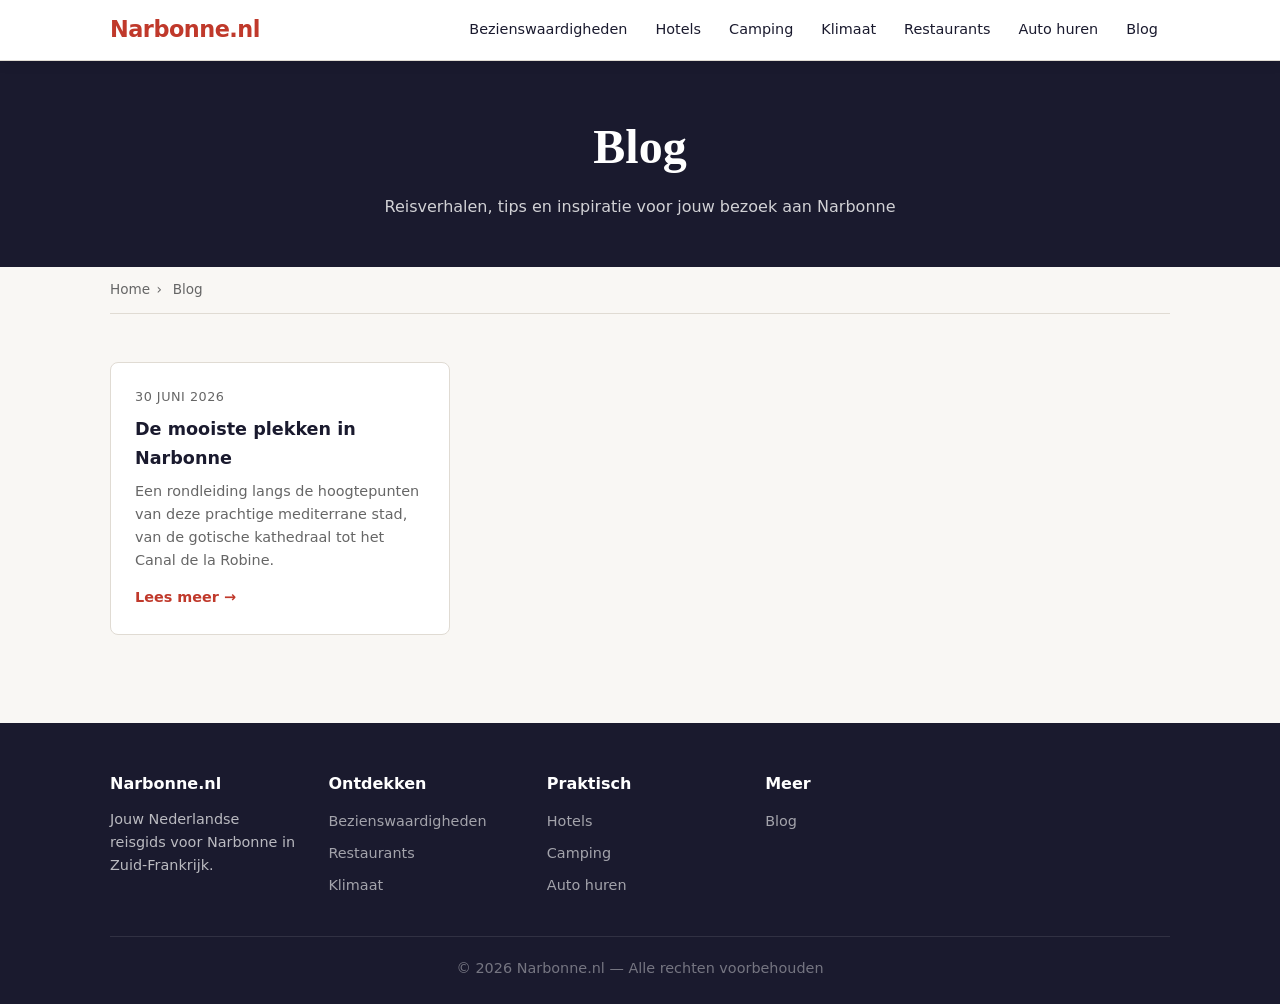
==== blog/index.html @ a46ca751 "Initiële commit: narbonne.nl informatieve website" ====
<!DOCTYPE html>
<html lang="nl">
<head>
  <meta charset="UTF-8" />
  <meta name="viewport" content="width=device-width, initial-scale=1.0" />
  <title>Blog over Narbonne - Reisverhalen &amp; Tips | Narbonne.nl</title>
  <meta name="description" content="Lees onze blogposts over Narbonne: reisverhalen, tips, bezienswaardigheden en meer. Alles wat je moet weten voor een geslaagde vakantie in Narbonne." />
  <link rel="canonical" href="https://www.narbonne.nl/blog/" />
  <link rel="stylesheet" href="../css/style.css" />
</head>
<body>

  <header class="site-header">
    <div class="container">
      <a href="../index.html" class="logo">Narbonne.nl</a>
      <button class="nav-toggle" aria-label="Menu openen">&#9776;</button>
      <nav class="site-nav">
        <a href="../bezienswaardigheden.html">Bezienswaardigheden</a>
        <a href="../hotels.html">Hotels</a>
        <a href="../camping.html">Camping</a>
        <a href="../klimaat.html">Klimaat</a>
        <a href="../restaurants.html">Restaurants</a>
        <a href="../auto-huren.html">Auto huren</a>
        <a href="../blog/">Blog</a>
      </nav>
    </div>
  </header>

  <div class="page-hero">
    <h1>Blog</h1>
    <p>Reisverhalen, tips en inspiratie voor jouw bezoek aan Narbonne</p>
  </div>

  <main class="container">
    <nav class="breadcrumb">
      <a href="../index.html">Home</a><span>›</span> Blog
    </nav>

    <section>
      <div class="blog-grid">
        <article class="blog-card">
          <div class="blog-meta">30 juni 2026</div>
          <h3><a href="de-mooiste-plekken-in-narbonne.html">De mooiste plekken in Narbonne</a></h3>
          <p>Een rondleiding langs de hoogtepunten van deze prachtige mediterrane stad, van de gotische kathedraal tot het Canal de la Robine.</p>
          <a href="de-mooiste-plekken-in-narbonne.html" class="lees-meer">Lees meer →</a>
        </article>
      </div>
    </section>
  </main>

  <footer class="site-footer">
    <div class="container">
      <div class="footer-grid">
        <div><h4>Narbonne.nl</h4><p>Jouw Nederlandse reisgids voor Narbonne in Zuid-Frankrijk.</p></div>
        <div><h4>Ontdekken</h4><ul><li><a href="../bezienswaardigheden.html">Bezienswaardigheden</a></li><li><a href="../restaurants.html">Restaurants</a></li><li><a href="../klimaat.html">Klimaat</a></li></ul></div>
        <div><h4>Praktisch</h4><ul><li><a href="../hotels.html">Hotels</a></li><li><a href="../camping.html">Camping</a></li><li><a href="../auto-huren.html">Auto huren</a></li></ul></div>
        <div><h4>Meer</h4><ul><li><a href="../blog/">Blog</a></li></ul></div>
      </div>
      <p class="footer-copy">&copy; 2026 Narbonne.nl &mdash; Alle rechten voorbehouden</p>
    </div>
  </footer>

  <script src="../js/main.js"></script>
</body>
</html>
---- css/style.css ----
/* === Reset & Base === */
*, *::before, *::after { box-sizing: border-box; margin: 0; padding: 0; }

:root {
  --clr-primary:    #c0392b;
  --clr-primary-dk: #962d22;
  --clr-accent:     #e8a838;
  --clr-dark:       #1a1a2e;
  --clr-text:       #333;
  --clr-muted:      #666;
  --clr-bg:         #f9f7f4;
  --clr-white:      #fff;
  --clr-border:     #e0dbd3;
  --font-body:      'Georgia', serif;
  --font-ui:        system-ui, -apple-system, sans-serif;
  --radius:         8px;
  --shadow:         0 2px 12px rgba(0,0,0,.1);
  --max-w:          1100px;
}

html { scroll-behavior: smooth; }

body {
  font-family: var(--font-ui);
  color: var(--clr-text);
  background: var(--clr-bg);
  line-height: 1.6;
}

a { color: var(--clr-primary); text-decoration: none; }
a:hover { text-decoration: underline; }

ul { list-style: none; }

img { max-width: 100%; display: block; }

/* === Layout === */
.container {
  max-width: var(--max-w);
  margin: 0 auto;
  padding: 0 1.25rem;
}

/* === Header === */
.site-header {
  background: var(--clr-white);
  border-bottom: 1px solid var(--clr-border);
  position: sticky;
  top: 0;
  z-index: 100;
  box-shadow: var(--shadow);
}

.site-header .container {
  display: flex;
  align-items: center;
  justify-content: space-between;
  padding-top: .75rem;
  padding-bottom: .75rem;
  gap: 1rem;
}

.logo {
  font-size: 1.4rem;
  font-weight: 700;
  color: var(--clr-primary);
  text-decoration: none;
  letter-spacing: -.5px;
  white-space: nowrap;
}

.site-nav {
  display: flex;
  gap: .25rem;
  flex-wrap: wrap;
}

.site-nav a {
  color: var(--clr-dark);
  padding: .4rem .75rem;
  border-radius: var(--radius);
  font-size: .9rem;
  font-weight: 500;
  transition: background .15s, color .15s;
}

.site-nav a:hover,
.site-nav a.active {
  background: var(--clr-primary);
  color: var(--clr-white);
  text-decoration: none;
}

.nav-toggle {
  display: none;
  background: none;
  border: none;
  font-size: 1.5rem;
  cursor: pointer;
  color: var(--clr-dark);
}

/* === Hero === */
.hero {
  background: linear-gradient(135deg, var(--clr-primary) 0%, #8b1a10 60%, var(--clr-dark) 100%);
  color: var(--clr-white);
  text-align: center;
  padding: 5rem 1.25rem;
  position: relative;
  overflow: hidden;
}

.hero::after {
  content: '';
  position: absolute;
  inset: 0;
  background: url('../img/narbonne-hero.jpg') center/cover no-repeat;
  opacity: .25;
  z-index: 0;
}

.hero-content {
  position: relative;
  z-index: 1;
}

.hero h1 {
  font-size: clamp(2.5rem, 6vw, 4.5rem);
  font-family: var(--font-body);
  letter-spacing: -1px;
  margin-bottom: .5rem;
}

.hero-sub {
  font-size: 1.2rem;
  opacity: .9;
  margin-bottom: 1.75rem;
}

/* === Buttons === */
.btn {
  display: inline-block;
  background: var(--clr-accent);
  color: var(--clr-dark);
  font-weight: 700;
  padding: .75rem 1.75rem;
  border-radius: var(--radius);
  transition: background .15s, transform .1s;
  text-decoration: none;
}

.btn:hover {
  background: #d4952e;
  transform: translateY(-1px);
  text-decoration: none;
}

.btn-outline {
  background: transparent;
  border: 2px solid var(--clr-primary);
  color: var(--clr-primary);
  font-weight: 600;
  padding: .65rem 1.5rem;
  border-radius: var(--radius);
  display: inline-block;
  transition: background .15s, color .15s;
  text-decoration: none;
  margin-top: 1.5rem;
}

.btn-outline:hover {
  background: var(--clr-primary);
  color: var(--clr-white);
  text-decoration: none;
}

/* === Sections === */
main section {
  padding: 3rem 0;
  border-bottom: 1px solid var(--clr-border);
}

main section:last-child { border-bottom: none; }

section h2 {
  font-size: 1.8rem;
  color: var(--clr-dark);
  margin-bottom: 1.25rem;
  font-family: var(--font-body);
}

.intro p {
  max-width: 760px;
  font-size: 1.05rem;
  color: var(--clr-muted);
  line-height: 1.8;
}

/* === Card grid === */
.card-grid {
  display: grid;
  grid-template-columns: repeat(auto-fill, minmax(280px, 1fr));
  gap: 1.25rem;
}

.card {
  background: var(--clr-white);
  border: 1px solid var(--clr-border);
  border-radius: var(--radius);
  padding: 1.5rem;
  transition: box-shadow .2s, transform .2s;
  text-decoration: none;
  color: var(--clr-text);
  display: block;
}

.card:hover {
  box-shadow: var(--shadow);
  transform: translateY(-3px);
  text-decoration: none;
}

.card-icon {
  font-size: 2rem;
  margin-bottom: .75rem;
}

.card h3 {
  font-size: 1.1rem;
  color: var(--clr-dark);
  margin-bottom: .5rem;
}

.card p {
  font-size: .9rem;
  color: var(--clr-muted);
  line-height: 1.5;
}

/* === Facts === */
.facts-grid {
  display: grid;
  grid-template-columns: repeat(auto-fill, minmax(180px, 1fr));
  gap: 1rem;
}

.fact {
  background: var(--clr-white);
  border-left: 4px solid var(--clr-primary);
  padding: 1.25rem 1rem;
  border-radius: 0 var(--radius) var(--radius) 0;
  display: flex;
  flex-direction: column;
  gap: .25rem;
}

.fact-number {
  font-size: 1.8rem;
  font-weight: 700;
  color: var(--clr-primary);
  line-height: 1;
}

.fact-label {
  font-size: .85rem;
  color: var(--clr-muted);
  text-transform: uppercase;
  letter-spacing: .5px;
}

/* === Blog grid === */
.blog-grid {
  display: grid;
  grid-template-columns: repeat(auto-fill, minmax(300px, 1fr));
  gap: 1.25rem;
  margin-bottom: .5rem;
}

.blog-card {
  background: var(--clr-white);
  border: 1px solid var(--clr-border);
  border-radius: var(--radius);
  padding: 1.5rem;
}

.blog-meta {
  font-size: .8rem;
  color: var(--clr-muted);
  margin-bottom: .5rem;
  text-transform: uppercase;
  letter-spacing: .5px;
}

.blog-card h3 {
  font-size: 1.1rem;
  margin-bottom: .5rem;
}

.blog-card h3 a { color: var(--clr-dark); }
.blog-card h3 a:hover { color: var(--clr-primary); }

.blog-card p {
  font-size: .9rem;
  color: var(--clr-muted);
  margin-bottom: .75rem;
}

.lees-meer {
  font-size: .9rem;
  font-weight: 600;
  color: var(--clr-primary);
}

/* === Page hero (subpages) === */
.page-hero {
  background: var(--clr-dark);
  color: var(--clr-white);
  padding: 3rem 1.25rem;
  text-align: center;
}

.page-hero h1 {
  font-size: clamp(1.8rem, 4vw, 3rem);
  font-family: var(--font-body);
  margin-bottom: .5rem;
}

.page-hero p {
  opacity: .8;
  max-width: 600px;
  margin: 0 auto;
}

/* === Breadcrumb === */
.breadcrumb {
  font-size: .85rem;
  color: var(--clr-muted);
  padding: .75rem 0;
  border-bottom: 1px solid var(--clr-border);
}

.breadcrumb a { color: var(--clr-muted); }
.breadcrumb span { margin: 0 .4rem; }

/* === Content prose === */
.prose {
  max-width: 760px;
}

.prose h2 { font-size: 1.5rem; margin: 2rem 0 .75rem; }
.prose h3 { font-size: 1.15rem; margin: 1.5rem 0 .5rem; color: var(--clr-primary); }
.prose p  { margin-bottom: 1rem; line-height: 1.8; color: var(--clr-muted); }
.prose ul { padding-left: 1.25rem; list-style: disc; margin-bottom: 1rem; }
.prose ul li { margin-bottom: .4rem; color: var(--clr-muted); }

/* === Footer === */
.site-footer {
  background: var(--clr-dark);
  color: rgba(255,255,255,.7);
  padding: 3rem 1.25rem 1.5rem;
  margin-top: 2rem;
}

.footer-grid {
  display: grid;
  grid-template-columns: repeat(auto-fill, minmax(180px, 1fr));
  gap: 2rem;
  margin-bottom: 2rem;
}

.site-footer h4 {
  color: var(--clr-white);
  margin-bottom: .75rem;
  font-size: 1rem;
}

.site-footer p { font-size: .9rem; line-height: 1.6; }

.site-footer ul li { margin-bottom: .4rem; }
.site-footer ul a {
  color: rgba(255,255,255,.6);
  font-size: .9rem;
  transition: color .15s;
}
.site-footer ul a:hover { color: var(--clr-white); text-decoration: none; }

.footer-copy {
  border-top: 1px solid rgba(255,255,255,.1);
  padding-top: 1.25rem;
  font-size: .8rem;
  text-align: center;
  color: rgba(255,255,255,.4);
}

/* === Responsive === */
@media (max-width: 768px) {
  .nav-toggle { display: block; }

  .site-nav {
    display: none;
    flex-direction: column;
    position: absolute;
    top: 100%;
    left: 0;
    right: 0;
    background: var(--clr-white);
    border-top: 1px solid var(--clr-border);
    padding: 1rem;
    box-shadow: var(--shadow);
  }

  .site-nav.open { display: flex; }
  .site-nav a { padding: .65rem 1rem; }

  .site-header { position: relative; }

  .hero { padding: 3rem 1.25rem; }
}
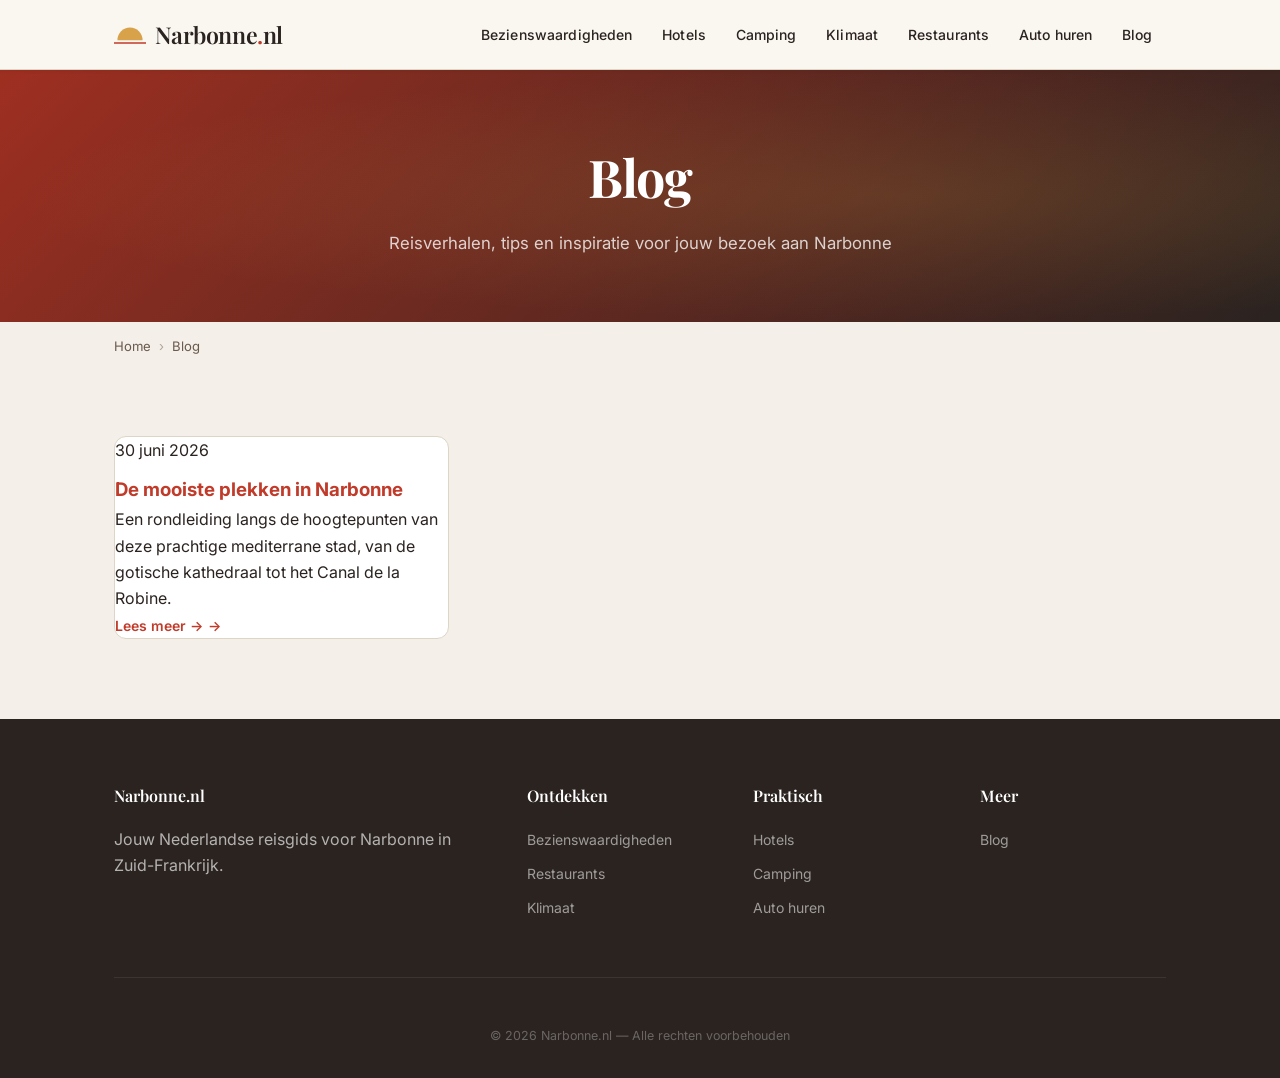
==== commit 4a594954: "Merkidentiteit: SVG-logo, merkkleuren (#C13B2B, #D8A24A, #2A2320, #F4EFE8)" ====
--- a/blog/index.html
+++ b/blog/index.html
@@ -12,7 +12,13 @@
 
   <header class="site-header">
     <div class="container">
-      <a href="../index.html" class="logo">Narbonne.nl</a>
+      <a href="../index.html" class="logo">
+        <svg class="logo-icon" width="32" height="20" viewBox="0 0 56 34" xmlns="http://www.w3.org/2000/svg" aria-hidden="true">
+          <path d="M6 26 A22 22 0 0 1 50 26" fill="#D8A24A"/>
+          <line x1="0" y1="31" x2="56" y2="31" stroke="#C13B2B" stroke-width="3" stroke-linecap="round"/>
+        </svg>
+        <span class="logo-text">Narbonne<span class="logo-dot">.</span>nl</span>
+      </a>
       <button class="nav-toggle" aria-label="Menu openen">&#9776;</button>
       <nav class="site-nav">
         <a href="../bezienswaardigheden.html">Bezienswaardigheden</a>
--- a/css/style.css
+++ b/css/style.css
@@ -1,87 +1,128 @@
+/* === Google Fonts === */
+@import url('https://fonts.googleapis.com/css2?family=Playfair+Display:ital,wght@0,400;0,600;0,700;1,400&family=Inter:wght@300;400;500;600;700&display=swap');
+
 /* === Reset & Base === */
 *, *::before, *::after { box-sizing: border-box; margin: 0; padding: 0; }
 
 :root {
-  --clr-primary:    #c0392b;
-  --clr-primary-dk: #962d22;
-  --clr-accent:     #e8a838;
-  --clr-dark:       #1a1a2e;
-  --clr-text:       #333;
-  --clr-muted:      #666;
-  --clr-bg:         #f9f7f4;
-  --clr-white:      #fff;
-  --clr-border:     #e0dbd3;
-  --font-body:      'Georgia', serif;
-  --font-ui:        system-ui, -apple-system, sans-serif;
-  --radius:         8px;
-  --shadow:         0 2px 12px rgba(0,0,0,.1);
-  --max-w:          1100px;
+  /* Merkwaarden Narbonne.nl */
+  --clr-primary:      #C13B2B;
+  --clr-primary-dk:   #9e2f21;
+  --clr-primary-lt:   #d96b62;
+  --clr-gold:         #D8A24A;
+  --clr-olive:        #4a7c59;
+  --clr-sand:         #ede5d8;
+  --clr-sand-dk:      #e0d5c2;
+  --clr-warm-white:   #F4EFE8;
+  --clr-dark:         #2A2320;
+  --clr-dark-2:       #3d2b1f;
+  --clr-text:         #2A2320;
+  --clr-muted:        #6b5a4e;
+  --clr-border:       #ddd5c5;
+  --clr-white:        #fff;
+
+  --font-display:  'Playfair Display', Georgia, serif;
+  --font-body:     'Inter', system-ui, sans-serif;
+
+  --radius-sm:  6px;
+  --radius:     12px;
+  --radius-lg:  20px;
+  --shadow-sm:  0 1px 4px rgba(45,27,16,.08);
+  --shadow:     0 4px 20px rgba(45,27,16,.12);
+  --shadow-lg:  0 12px 40px rgba(45,27,16,.18);
+  --transition: .25s cubic-bezier(.4,0,.2,1);
+  --max-w:      1100px;
 }
 
 html { scroll-behavior: smooth; }
 
 body {
-  font-family: var(--font-ui);
+  font-family: var(--font-body);
+  font-size: 1rem;
   color: var(--clr-text);
-  background: var(--clr-bg);
-  line-height: 1.6;
+  background: var(--clr-warm-white);
+  line-height: 1.65;
+  -webkit-font-smoothing: antialiased;
 }
 
 a { color: var(--clr-primary); text-decoration: none; }
 a:hover { text-decoration: underline; }
-
 ul { list-style: none; }
-
 img { max-width: 100%; display: block; }
 
 /* === Layout === */
 .container {
   max-width: var(--max-w);
   margin: 0 auto;
-  padding: 0 1.25rem;
+  padding: 0 1.5rem;
 }
 
 /* === Header === */
 .site-header {
-  background: var(--clr-white);
+  background: rgba(250,246,241,.95);
+  backdrop-filter: blur(12px);
+  -webkit-backdrop-filter: blur(12px);
   border-bottom: 1px solid var(--clr-border);
   position: sticky;
   top: 0;
   z-index: 100;
-  box-shadow: var(--shadow);
-}
+  box-shadow: var(--shadow-sm);
+  transition: box-shadow var(--transition);
+}
+
+.site-header.scrolled { box-shadow: var(--shadow); }
 
 .site-header .container {
   display: flex;
   align-items: center;
   justify-content: space-between;
-  padding-top: .75rem;
-  padding-bottom: .75rem;
+  padding-top: 1rem;
+  padding-bottom: 1rem;
   gap: 1rem;
 }
 
 .logo {
-  font-size: 1.4rem;
-  font-weight: 700;
-  color: var(--clr-primary);
-  text-decoration: none;
-  letter-spacing: -.5px;
+  display: inline-flex;
+  align-items: center;
+  gap: .55rem;
+  text-decoration: none;
   white-space: nowrap;
-}
+  flex-shrink: 0;
+}
+
+.logo:hover { opacity: .85; text-decoration: none; }
+
+.logo-icon { display: block; flex-shrink: 0; }
+
+.logo-text {
+  font-family: var(--font-display);
+  font-size: 1.45rem;
+  font-weight: 600;
+  color: var(--clr-dark);
+  letter-spacing: -.02em;
+  line-height: 1;
+}
+
+.logo-dot { color: var(--clr-primary); }
+
+/* Logo op donkere achtergrond (footer) */
+.site-footer .logo-text { color: var(--clr-white); }
 
 .site-nav {
   display: flex;
-  gap: .25rem;
+  gap: .15rem;
   flex-wrap: wrap;
+  align-items: center;
 }
 
 .site-nav a {
-  color: var(--clr-dark);
-  padding: .4rem .75rem;
-  border-radius: var(--radius);
-  font-size: .9rem;
+  color: var(--clr-text);
+  padding: .45rem .85rem;
+  border-radius: 999px;
+  font-size: .875rem;
   font-weight: 500;
-  transition: background .15s, color .15s;
+  letter-spacing: .01em;
+  transition: background var(--transition), color var(--transition);
 }
 
 .site-nav a:hover,
@@ -97,302 +138,622 @@
   border: none;
   font-size: 1.5rem;
   cursor: pointer;
-  color: var(--clr-dark);
+  color: var(--clr-text);
+  padding: .25rem;
 }
 
 /* === Hero === */
 .hero {
-  background: linear-gradient(135deg, var(--clr-primary) 0%, #8b1a10 60%, var(--clr-dark) 100%);
-  color: var(--clr-white);
-  text-align: center;
-  padding: 5rem 1.25rem;
   position: relative;
+  min-height: 85vh;
+  display: flex;
+  align-items: center;
+  justify-content: center;
   overflow: hidden;
-}
-
-.hero::after {
-  content: '';
+  background: var(--clr-dark);
+}
+
+/* Achtergrondafbeelding — vervang src in HTML */
+.hero-bg {
   position: absolute;
   inset: 0;
-  background: url('../img/narbonne-hero.jpg') center/cover no-repeat;
-  opacity: .25;
-  z-index: 0;
+  background-image:
+    linear-gradient(
+      160deg,
+      rgba(192,57,43,.75) 0%,
+      rgba(45,27,16,.55) 40%,
+      rgba(74,124,89,.45) 100%
+    );
+  z-index: 1;
+}
+
+.hero-bg img {
+  position: absolute;
+  inset: 0;
+  width: 100%;
+  height: 100%;
+  object-fit: cover;
+  opacity: .55;
+  z-index: -1;
 }
 
 .hero-content {
   position: relative;
-  z-index: 1;
+  z-index: 2;
+  text-align: center;
+  color: var(--clr-white);
+  padding: 2rem 1.5rem;
+  max-width: 720px;
+  animation: fadeInUp .9s ease both;
+}
+
+.hero-eyebrow {
+  display: inline-block;
+  font-size: .8rem;
+  font-weight: 600;
+  letter-spacing: .12em;
+  text-transform: uppercase;
+  color: var(--clr-gold);
+  margin-bottom: 1rem;
+  opacity: .9;
 }
 
 .hero h1 {
-  font-size: clamp(2.5rem, 6vw, 4.5rem);
-  font-family: var(--font-body);
-  letter-spacing: -1px;
-  margin-bottom: .5rem;
+  font-family: var(--font-display);
+  font-size: clamp(3rem, 8vw, 6rem);
+  font-weight: 700;
+  line-height: 1.05;
+  letter-spacing: -.02em;
+  margin-bottom: 1rem;
+  text-shadow: 0 2px 20px rgba(0,0,0,.3);
 }
 
 .hero-sub {
-  font-size: 1.2rem;
-  opacity: .9;
-  margin-bottom: 1.75rem;
+  font-size: clamp(1rem, 2.5vw, 1.25rem);
+  font-weight: 300;
+  opacity: .88;
+  margin-bottom: 2.25rem;
+  line-height: 1.6;
+}
+
+.hero-cta {
+  display: flex;
+  gap: 1rem;
+  justify-content: center;
+  flex-wrap: wrap;
 }
 
 /* === Buttons === */
 .btn {
-  display: inline-block;
-  background: var(--clr-accent);
+  display: inline-flex;
+  align-items: center;
+  gap: .5rem;
+  background: var(--clr-gold);
   color: var(--clr-dark);
-  font-weight: 700;
-  padding: .75rem 1.75rem;
-  border-radius: var(--radius);
-  transition: background .15s, transform .1s;
-  text-decoration: none;
+  font-family: var(--font-body);
+  font-weight: 600;
+  font-size: .95rem;
+  padding: .85rem 2rem;
+  border-radius: 999px;
+  border: none;
+  cursor: pointer;
+  transition: background var(--transition), transform var(--transition), box-shadow var(--transition);
+  text-decoration: none;
+  box-shadow: 0 4px 16px rgba(212,168,67,.35);
 }
 
 .btn:hover {
-  background: #d4952e;
-  transform: translateY(-1px);
+  background: #c09030;
+  transform: translateY(-2px);
+  box-shadow: 0 8px 24px rgba(212,168,67,.45);
   text-decoration: none;
 }
 
 .btn-outline {
+  background: transparent;
+  border: 2px solid rgba(255,255,255,.7);
+  color: var(--clr-white);
+  font-weight: 600;
+  font-size: .95rem;
+  padding: .8rem 1.85rem;
+  border-radius: 999px;
+  display: inline-flex;
+  align-items: center;
+  gap: .5rem;
+  transition: background var(--transition), border-color var(--transition), color var(--transition);
+  text-decoration: none;
+}
+
+.btn-outline:hover {
+  background: rgba(255,255,255,.15);
+  border-color: var(--clr-white);
+  text-decoration: none;
+}
+
+.btn-outline-dark {
   background: transparent;
   border: 2px solid var(--clr-primary);
   color: var(--clr-primary);
   font-weight: 600;
-  padding: .65rem 1.5rem;
-  border-radius: var(--radius);
-  display: inline-block;
-  transition: background .15s, color .15s;
+  font-size: .9rem;
+  padding: .7rem 1.5rem;
+  border-radius: 999px;
+  display: inline-flex;
+  align-items: center;
+  transition: background var(--transition), color var(--transition);
   text-decoration: none;
   margin-top: 1.5rem;
 }
 
-.btn-outline:hover {
+.btn-outline-dark:hover {
   background: var(--clr-primary);
   color: var(--clr-white);
   text-decoration: none;
 }
 
+/* === Scroll indicator === */
+.hero-scroll {
+  position: absolute;
+  bottom: 2rem;
+  left: 50%;
+  transform: translateX(-50%);
+  z-index: 2;
+  display: flex;
+  flex-direction: column;
+  align-items: center;
+  gap: .5rem;
+  color: rgba(255,255,255,.6);
+  font-size: .75rem;
+  letter-spacing: .1em;
+  text-transform: uppercase;
+  animation: bounce 2s ease infinite;
+}
+
+.scroll-line {
+  width: 1px;
+  height: 40px;
+  background: linear-gradient(to bottom, rgba(255,255,255,.6), transparent);
+}
+
 /* === Sections === */
 main section {
-  padding: 3rem 0;
-  border-bottom: 1px solid var(--clr-border);
-}
-
-main section:last-child { border-bottom: none; }
-
-section h2 {
-  font-size: 1.8rem;
+  padding: 4rem 0;
+}
+
+main section + section {
+  border-top: 1px solid var(--clr-border);
+}
+
+.section-label {
+  display: inline-block;
+  font-size: .75rem;
+  font-weight: 600;
+  letter-spacing: .12em;
+  text-transform: uppercase;
+  color: var(--clr-primary);
+  margin-bottom: .75rem;
+}
+
+section > h2,
+.section-heading {
+  font-family: var(--font-display);
+  font-size: clamp(1.75rem, 3.5vw, 2.5rem);
   color: var(--clr-dark);
-  margin-bottom: 1.25rem;
-  font-family: var(--font-body);
+  margin-bottom: .5rem;
+  line-height: 1.2;
+}
+
+.section-sub {
+  color: var(--clr-muted);
+  font-size: 1.05rem;
+  max-width: 560px;
+  margin-bottom: 2.5rem;
+  line-height: 1.7;
 }
 
 .intro p {
-  max-width: 760px;
-  font-size: 1.05rem;
+  max-width: 700px;
+  font-size: 1.1rem;
   color: var(--clr-muted);
-  line-height: 1.8;
+  line-height: 1.85;
 }
 
 /* === Card grid === */
 .card-grid {
   display: grid;
-  grid-template-columns: repeat(auto-fill, minmax(280px, 1fr));
-  gap: 1.25rem;
+  grid-template-columns: repeat(auto-fill, minmax(300px, 1fr));
+  gap: 1.5rem;
 }
 
 .card {
   background: var(--clr-white);
   border: 1px solid var(--clr-border);
   border-radius: var(--radius);
-  padding: 1.5rem;
-  transition: box-shadow .2s, transform .2s;
+  overflow: hidden;
+  transition: box-shadow var(--transition), transform var(--transition);
   text-decoration: none;
   color: var(--clr-text);
   display: block;
 }
 
 .card:hover {
-  box-shadow: var(--shadow);
-  transform: translateY(-3px);
-  text-decoration: none;
-}
-
-.card-icon {
-  font-size: 2rem;
-  margin-bottom: .75rem;
-}
-
-.card h3 {
-  font-size: 1.1rem;
+  box-shadow: var(--shadow-lg);
+  transform: translateY(-5px);
+  text-decoration: none;
+}
+
+.card-img {
+  height: 180px;
+  overflow: hidden;
+  background: var(--clr-sand);
+  position: relative;
+}
+
+.card-img img {
+  width: 100%;
+  height: 100%;
+  object-fit: cover;
+  transition: transform .4s ease;
+}
+
+.card:hover .card-img img { transform: scale(1.06); }
+
+/* Gradient placeholder als er geen afbeelding is */
+.card-img.placeholder {
+  display: flex;
+  align-items: center;
+  justify-content: center;
+  font-size: 3rem;
+}
+
+.card-img.placeholder-bezienswaard { background: linear-gradient(135deg, #c0392b22, #e8a83822); }
+.card-img.placeholder-hotels       { background: linear-gradient(135deg, #4a7c5922, #2d1b1022); }
+.card-img.placeholder-camping      { background: linear-gradient(135deg, #4a7c5922, #c0392b11); }
+.card-img.placeholder-klimaat      { background: linear-gradient(135deg, #e8a83822, #c0392b22); }
+.card-img.placeholder-restaurants  { background: linear-gradient(135deg, #c0392b22, #4a7c5922); }
+.card-img.placeholder-auto         { background: linear-gradient(135deg, #2d1b1022, #e8a83822); }
+
+.card-body { padding: 1.4rem 1.5rem 1.75rem; }
+
+.card-body h3 {
+  font-family: var(--font-display);
+  font-size: 1.2rem;
   color: var(--clr-dark);
   margin-bottom: .5rem;
 }
 
-.card p {
+.card-body p {
   font-size: .9rem;
   color: var(--clr-muted);
-  line-height: 1.5;
-}
-
-/* === Facts === */
+  line-height: 1.6;
+}
+
+.card-link {
+  display: inline-flex;
+  align-items: center;
+  gap: .35rem;
+  font-size: .875rem;
+  font-weight: 600;
+  color: var(--clr-primary);
+  margin-top: 1rem;
+}
+
+.card-link::after { content: '→'; transition: transform var(--transition); }
+.card:hover .card-link::after { transform: translateX(4px); }
+
+/* === Facts strip === */
+.facts-strip {
+  background: var(--clr-dark);
+  color: var(--clr-white);
+  padding: 3.5rem 0;
+  margin: 0;
+  border-top: none;
+}
+
 .facts-grid {
   display: grid;
-  grid-template-columns: repeat(auto-fill, minmax(180px, 1fr));
+  grid-template-columns: repeat(auto-fit, minmax(180px, 1fr));
   gap: 1rem;
-}
-
-.fact {
-  background: var(--clr-white);
-  border-left: 4px solid var(--clr-primary);
-  padding: 1.25rem 1rem;
-  border-radius: 0 var(--radius) var(--radius) 0;
-  display: flex;
-  flex-direction: column;
-  gap: .25rem;
+  text-align: center;
 }
 
 .fact-number {
-  font-size: 1.8rem;
+  display: block;
+  font-family: var(--font-display);
+  font-size: 2.5rem;
   font-weight: 700;
-  color: var(--clr-primary);
+  color: var(--clr-gold);
   line-height: 1;
+  margin-bottom: .35rem;
 }
 
 .fact-label {
-  font-size: .85rem;
-  color: var(--clr-muted);
+  font-size: .8rem;
+  font-weight: 500;
   text-transform: uppercase;
-  letter-spacing: .5px;
+  letter-spacing: .1em;
+  color: rgba(255,255,255,.55);
 }
 
 /* === Blog grid === */
 .blog-grid {
   display: grid;
   grid-template-columns: repeat(auto-fill, minmax(300px, 1fr));
-  gap: 1.25rem;
-  margin-bottom: .5rem;
+  gap: 1.5rem;
+  margin-bottom: 1rem;
 }
 
 .blog-card {
   background: var(--clr-white);
   border: 1px solid var(--clr-border);
   border-radius: var(--radius);
-  padding: 1.5rem;
-}
+  overflow: hidden;
+  transition: box-shadow var(--transition), transform var(--transition);
+}
+
+.blog-card:hover {
+  box-shadow: var(--shadow);
+  transform: translateY(-3px);
+}
+
+.blog-card-img {
+  height: 200px;
+  background: linear-gradient(135deg, var(--clr-sand), var(--clr-sand-dk));
+  overflow: hidden;
+  position: relative;
+}
+
+.blog-card-img img {
+  width: 100%;
+  height: 100%;
+  object-fit: cover;
+  transition: transform .4s ease;
+}
+
+.blog-card:hover .blog-card-img img { transform: scale(1.05); }
+
+.blog-card-body { padding: 1.5rem; }
 
 .blog-meta {
-  font-size: .8rem;
+  display: flex;
+  align-items: center;
+  gap: .75rem;
+  margin-bottom: .75rem;
+}
+
+.blog-date {
+  font-size: .78rem;
   color: var(--clr-muted);
-  margin-bottom: .5rem;
+  font-weight: 500;
   text-transform: uppercase;
-  letter-spacing: .5px;
-}
-
-.blog-card h3 {
-  font-size: 1.1rem;
-  margin-bottom: .5rem;
-}
-
-.blog-card h3 a { color: var(--clr-dark); }
-.blog-card h3 a:hover { color: var(--clr-primary); }
-
-.blog-card p {
+  letter-spacing: .07em;
+}
+
+.blog-tag {
+  font-size: .72rem;
+  font-weight: 600;
+  background: var(--clr-sand);
+  color: var(--clr-primary);
+  padding: .2rem .65rem;
+  border-radius: 999px;
+  text-transform: uppercase;
+  letter-spacing: .05em;
+}
+
+.blog-card-body h3 {
+  font-family: var(--font-display);
+  font-size: 1.15rem;
+  color: var(--clr-dark);
+  margin-bottom: .6rem;
+  line-height: 1.35;
+}
+
+.blog-card-body h3 a { color: inherit; }
+.blog-card-body h3 a:hover { color: var(--clr-primary); text-decoration: none; }
+
+.blog-card-body p {
   font-size: .9rem;
   color: var(--clr-muted);
-  margin-bottom: .75rem;
+  line-height: 1.6;
+  margin-bottom: 1rem;
 }
 
 .lees-meer {
-  font-size: .9rem;
+  font-size: .875rem;
   font-weight: 600;
   color: var(--clr-primary);
-}
+  display: inline-flex;
+  align-items: center;
+  gap: .3rem;
+  transition: gap var(--transition);
+}
+
+.lees-meer:hover { gap: .6rem; text-decoration: none; }
+.lees-meer::after { content: '→'; }
 
 /* === Page hero (subpages) === */
 .page-hero {
-  background: var(--clr-dark);
+  background: linear-gradient(135deg, var(--clr-primary-dk) 0%, var(--clr-dark) 100%);
   color: var(--clr-white);
-  padding: 3rem 1.25rem;
+  padding: 4rem 1.5rem;
   text-align: center;
+  position: relative;
+  overflow: hidden;
+}
+
+.page-hero::before {
+  content: '';
+  position: absolute;
+  inset: 0;
+  background: radial-gradient(ellipse at 70% 50%, rgba(212,168,67,.15), transparent 70%);
+  pointer-events: none;
 }
 
 .page-hero h1 {
-  font-size: clamp(1.8rem, 4vw, 3rem);
-  font-family: var(--font-body);
-  margin-bottom: .5rem;
+  font-family: var(--font-display);
+  font-size: clamp(2rem, 5vw, 3.25rem);
+  letter-spacing: -.02em;
+  margin-bottom: .6rem;
+  position: relative;
 }
 
 .page-hero p {
-  opacity: .8;
-  max-width: 600px;
+  opacity: .78;
+  max-width: 560px;
   margin: 0 auto;
+  font-size: 1.05rem;
+  position: relative;
 }
 
 /* === Breadcrumb === */
 .breadcrumb {
+  font-size: .82rem;
+  color: var(--clr-muted);
+  padding: .9rem 0;
+  display: flex;
+  align-items: center;
+  gap: .5rem;
+}
+
+.breadcrumb a { color: var(--clr-muted); transition: color var(--transition); }
+.breadcrumb a:hover { color: var(--clr-primary); text-decoration: none; }
+.breadcrumb span { opacity: .5; }
+
+/* === Content prose === */
+.prose { max-width: 760px; }
+
+.prose h2 {
+  font-family: var(--font-display);
+  font-size: 1.6rem;
+  color: var(--clr-dark);
+  margin: 2.5rem 0 .85rem;
+}
+
+.prose h2:first-child { margin-top: 0; }
+
+.prose h3 {
+  font-family: var(--font-display);
+  font-size: 1.15rem;
+  color: var(--clr-primary);
+  margin: 1.75rem 0 .5rem;
+  font-style: italic;
+}
+
+.prose p {
+  margin-bottom: 1.1rem;
+  line-height: 1.85;
+  color: var(--clr-muted);
+  font-size: 1.02rem;
+}
+
+.prose ul {
+  padding-left: 1.25rem;
+  list-style: none;
+  margin-bottom: 1rem;
+}
+
+.prose ul li {
+  position: relative;
+  padding-left: 1.5rem;
+  margin-bottom: .55rem;
+  color: var(--clr-muted);
+  font-size: 1rem;
+  line-height: 1.7;
+}
+
+.prose ul li::before {
+  content: '→';
+  position: absolute;
+  left: 0;
+  color: var(--clr-primary);
   font-size: .85rem;
-  color: var(--clr-muted);
-  padding: .75rem 0;
-  border-bottom: 1px solid var(--clr-border);
-}
-
-.breadcrumb a { color: var(--clr-muted); }
-.breadcrumb span { margin: 0 .4rem; }
-
-/* === Content prose === */
-.prose {
-  max-width: 760px;
-}
-
-.prose h2 { font-size: 1.5rem; margin: 2rem 0 .75rem; }
-.prose h3 { font-size: 1.15rem; margin: 1.5rem 0 .5rem; color: var(--clr-primary); }
-.prose p  { margin-bottom: 1rem; line-height: 1.8; color: var(--clr-muted); }
-.prose ul { padding-left: 1.25rem; list-style: disc; margin-bottom: 1rem; }
-.prose ul li { margin-bottom: .4rem; color: var(--clr-muted); }
+  top: .05em;
+}
+
+.prose strong { color: var(--clr-dark); font-weight: 600; }
+.prose em { color: var(--clr-primary-dk); }
+
+.prose a { color: var(--clr-primary); border-bottom: 1px solid currentColor; }
+.prose a:hover { opacity: .75; text-decoration: none; }
 
 /* === Footer === */
 .site-footer {
   background: var(--clr-dark);
-  color: rgba(255,255,255,.7);
-  padding: 3rem 1.25rem 1.5rem;
-  margin-top: 2rem;
+  color: rgba(255,255,255,.65);
+  padding: 4rem 1.5rem 2rem;
+  margin-top: 0;
 }
 
 .footer-grid {
   display: grid;
-  grid-template-columns: repeat(auto-fill, minmax(180px, 1fr));
-  gap: 2rem;
-  margin-bottom: 2rem;
-}
+  grid-template-columns: 2fr repeat(3, 1fr);
+  gap: 2.5rem;
+  margin-bottom: 3rem;
+  padding-bottom: 3rem;
+  border-bottom: 1px solid rgba(255,255,255,.08);
+}
+
+.footer-brand .logo { font-size: 1.6rem; display: inline-block; margin-bottom: .75rem; }
+.footer-brand p { font-size: .9rem; line-height: 1.7; max-width: 240px; }
 
 .site-footer h4 {
   color: var(--clr-white);
-  margin-bottom: .75rem;
+  font-family: var(--font-display);
   font-size: 1rem;
-}
-
-.site-footer p { font-size: .9rem; line-height: 1.6; }
-
-.site-footer ul li { margin-bottom: .4rem; }
+  margin-bottom: 1rem;
+  font-weight: 600;
+}
+
+.site-footer ul li { margin-bottom: .5rem; }
+
 .site-footer ul a {
-  color: rgba(255,255,255,.6);
-  font-size: .9rem;
-  transition: color .15s;
-}
+  color: rgba(255,255,255,.55);
+  font-size: .875rem;
+  transition: color var(--transition);
+}
+
 .site-footer ul a:hover { color: var(--clr-white); text-decoration: none; }
 
 .footer-copy {
-  border-top: 1px solid rgba(255,255,255,.1);
-  padding-top: 1.25rem;
-  font-size: .8rem;
+  font-size: .78rem;
   text-align: center;
-  color: rgba(255,255,255,.4);
-}
+  color: rgba(255,255,255,.3);
+}
+
+/* === Animations === */
+@keyframes fadeInUp {
+  from { opacity: 0; transform: translateY(30px); }
+  to   { opacity: 1; transform: translateY(0); }
+}
+
+@keyframes bounce {
+  0%, 100% { transform: translateX(-50%) translateY(0); }
+  50%       { transform: translateX(-50%) translateY(8px); }
+}
+
+.reveal {
+  opacity: 0;
+  transform: translateY(24px);
+  transition: opacity .65s ease, transform .65s ease;
+}
+
+.reveal.visible {
+  opacity: 1;
+  transform: translateY(0);
+}
+
+.reveal-delay-1 { transition-delay: .1s; }
+.reveal-delay-2 { transition-delay: .2s; }
+.reveal-delay-3 { transition-delay: .3s; }
+.reveal-delay-4 { transition-delay: .4s; }
+.reveal-delay-5 { transition-delay: .5s; }
 
 /* === Responsive === */
+@media (max-width: 900px) {
+  .footer-grid { grid-template-columns: 1fr 1fr; }
+  .footer-brand { grid-column: 1 / -1; }
+}
+
 @media (max-width: 768px) {
   .nav-toggle { display: block; }
 
@@ -403,16 +764,27 @@
     top: 100%;
     left: 0;
     right: 0;
-    background: var(--clr-white);
+    background: var(--clr-warm-white);
     border-top: 1px solid var(--clr-border);
-    padding: 1rem;
+    padding: 1.25rem 1.5rem;
     box-shadow: var(--shadow);
+    gap: .25rem;
   }
 
   .site-nav.open { display: flex; }
-  .site-nav a { padding: .65rem 1rem; }
-
+  .site-nav a { border-radius: var(--radius-sm); padding: .7rem 1rem; }
   .site-header { position: relative; }
 
-  .hero { padding: 3rem 1.25rem; }
-}
+  .hero { min-height: 70vh; }
+  .card-grid { grid-template-columns: 1fr; }
+  .blog-grid  { grid-template-columns: 1fr; }
+  .footer-grid { grid-template-columns: 1fr; gap: 1.5rem; }
+  .footer-brand { grid-column: auto; }
+  .facts-strip { padding: 2.5rem 0; }
+}
+
+@media (max-width: 480px) {
+  main section { padding: 2.5rem 0; }
+  .page-hero { padding: 2.5rem 1rem; }
+  .hero h1 { font-size: 2.75rem; }
+}
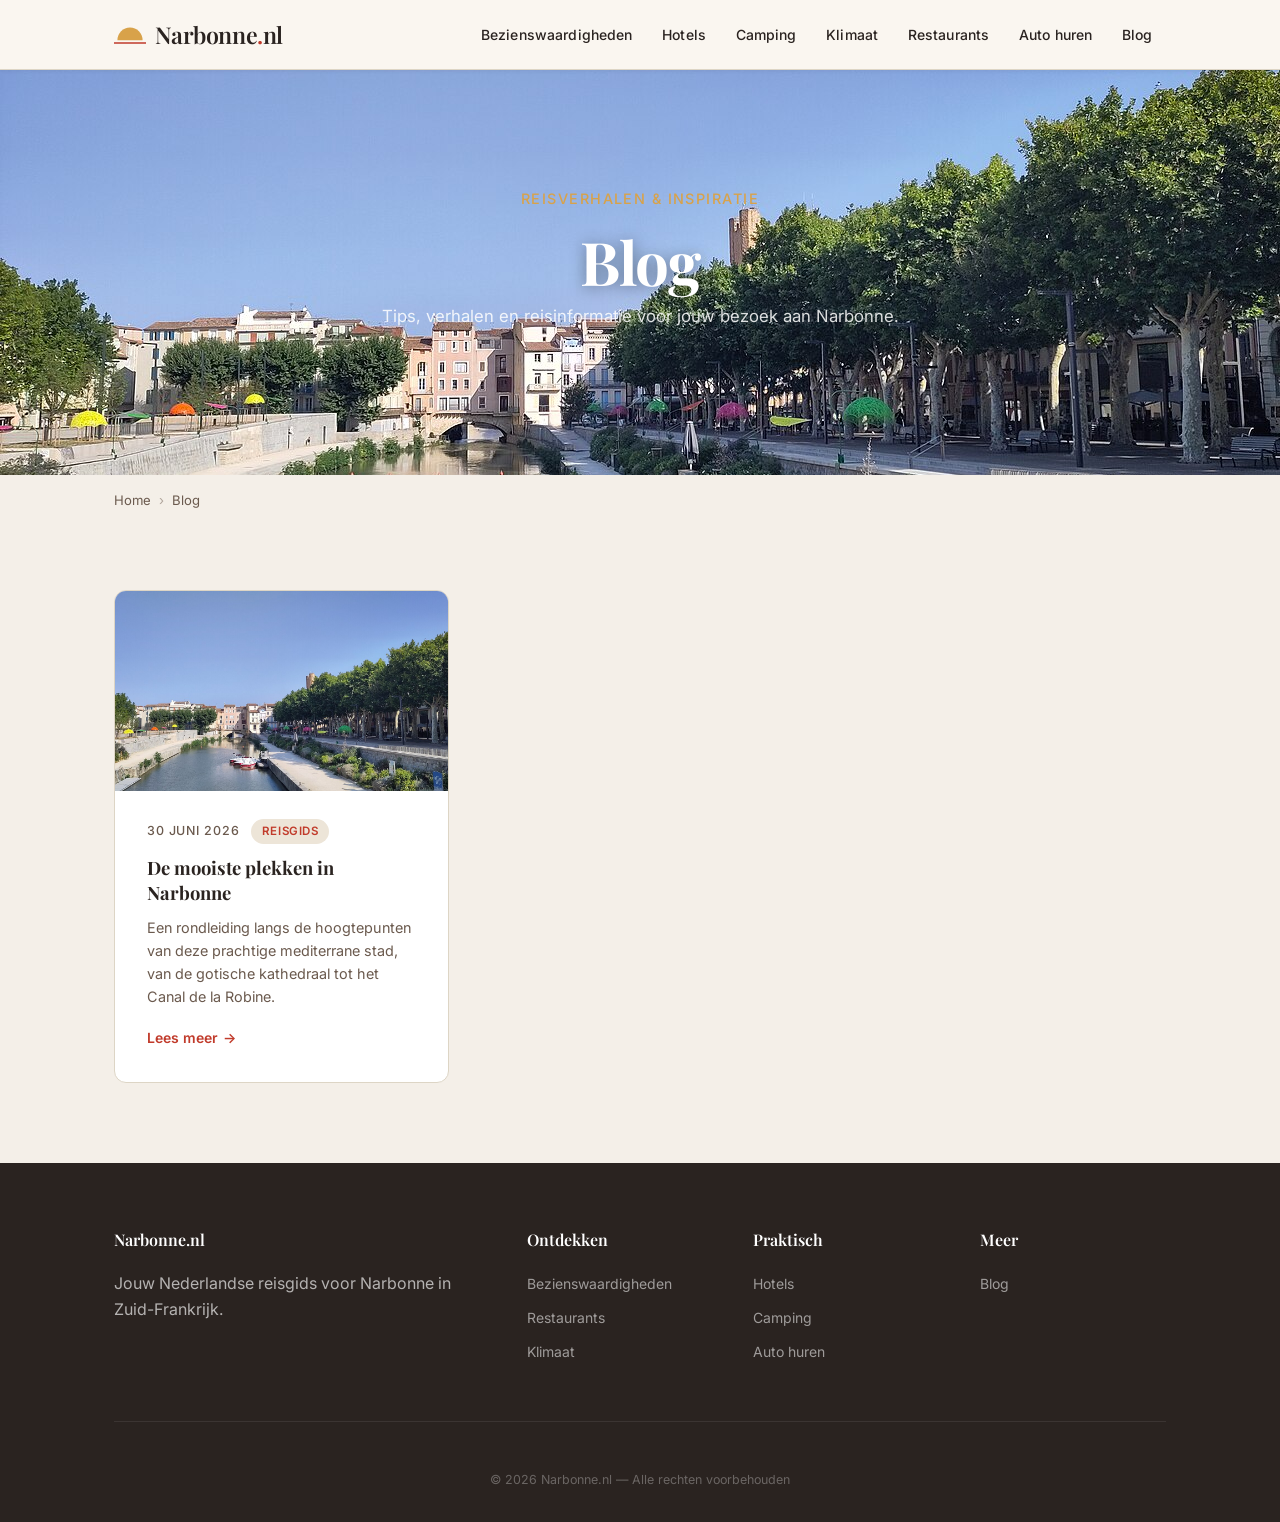
==== commit 45772bb8: "Blog: Canal-foto in cards en hero's, meer padding, dubbele pijl gefixed" ====
--- a/blog/index.html
+++ b/blog/index.html
@@ -6,6 +6,8 @@
   <title>Blog over Narbonne - Reisverhalen &amp; Tips | Narbonne.nl</title>
   <meta name="description" content="Lees onze blogposts over Narbonne: reisverhalen, tips, bezienswaardigheden en meer. Alles wat je moet weten voor een geslaagde vakantie in Narbonne." />
   <link rel="canonical" href="https://www.narbonne.nl/blog/" />
+  <link rel="icon" type="image/png" sizes="32x32" href="../img/narbonne_favicon-32.png" />
+  <link rel="apple-touch-icon" sizes="180x180" href="../img/narbonne_favicon-180.png" />
   <link rel="stylesheet" href="../css/style.css" />
 </head>
 <body>
@@ -32,9 +34,15 @@
     </div>
   </header>
 
-  <div class="page-hero">
-    <h1>Blog</h1>
-    <p>Reisverhalen, tips en inspiratie voor jouw bezoek aan Narbonne</p>
+  <div class="page-hero page-hero--img">
+    <div class="page-hero-bg">
+      <img src="../img/Canal_de_Narbonne.jpg" alt="Canal de la Robine Narbonne" />
+    </div>
+    <div class="page-hero-content">
+      <p class="page-hero-sub">Reisverhalen &amp; inspiratie</p>
+      <h1>Blog</h1>
+      <p>Tips, verhalen en reisinformatie voor jouw bezoek aan Narbonne.</p>
+    </div>
   </div>
 
   <main class="container">
@@ -45,10 +53,18 @@
     <section>
       <div class="blog-grid">
         <article class="blog-card">
-          <div class="blog-meta">30 juni 2026</div>
-          <h3><a href="de-mooiste-plekken-in-narbonne.html">De mooiste plekken in Narbonne</a></h3>
-          <p>Een rondleiding langs de hoogtepunten van deze prachtige mediterrane stad, van de gotische kathedraal tot het Canal de la Robine.</p>
-          <a href="de-mooiste-plekken-in-narbonne.html" class="lees-meer">Lees meer →</a>
+          <div class="blog-card-img">
+            <img src="../img/Canal_de_Narbonne.jpg" alt="Canal de la Robine, Narbonne" />
+          </div>
+          <div class="blog-card-body">
+            <div class="blog-meta">
+              <span class="blog-date">30 juni 2026</span>
+              <span class="blog-tag">Reisgids</span>
+            </div>
+            <h3><a href="de-mooiste-plekken-in-narbonne.html">De mooiste plekken in Narbonne</a></h3>
+            <p>Een rondleiding langs de hoogtepunten van deze prachtige mediterrane stad, van de gotische kathedraal tot het Canal de la Robine.</p>
+            <a href="de-mooiste-plekken-in-narbonne.html" class="lees-meer">Lees meer</a>
+          </div>
         </article>
       </div>
     </section>
--- a/css/style.css
+++ b/css/style.css
@@ -512,7 +512,7 @@
 
 .blog-card:hover .blog-card-img img { transform: scale(1.05); }
 
-.blog-card-body { padding: 1.5rem; }
+.blog-card-body { padding: 1.75rem 2rem 2rem; }
 
 .blog-meta {
   display: flex;
@@ -575,7 +575,7 @@
 .page-hero {
   background: linear-gradient(135deg, var(--clr-primary-dk) 0%, var(--clr-dark) 100%);
   color: var(--clr-white);
-  padding: 4rem 1.5rem;
+  padding: 5rem 1.5rem;
   text-align: center;
   position: relative;
   overflow: hidden;
@@ -587,22 +587,86 @@
   inset: 0;
   background: radial-gradient(ellipse at 70% 50%, rgba(212,168,67,.15), transparent 70%);
   pointer-events: none;
+  z-index: 1;
+}
+
+/* Variant met achtergrondafbeelding */
+.page-hero--img {
+  min-height: 45vh;
+  display: flex;
+  align-items: center;
+  justify-content: center;
+  padding: 5rem 1.5rem;
+}
+
+.page-hero--img::before {
+  background: linear-gradient(to bottom, rgba(42,35,32,.55) 0%, rgba(42,35,32,.72) 100%);
+}
+
+.page-hero-bg {
+  position: absolute;
+  inset: 0;
+  z-index: 1;
+  background: linear-gradient(
+    to bottom,
+    rgba(42,35,32,.25) 0%,
+    rgba(42,35,32,.65) 45%,
+    rgba(42,35,32,.88) 100%
+  );
+}
+
+.page-hero-bg img {
+  position: absolute;
+  inset: 0;
+  width: 100%;
+  height: 100%;
+  object-fit: cover;
+  object-position: center;
+  z-index: -1;
+}
+
+.page-hero-content {
+  position: relative;
+  z-index: 2;
+  max-width: 680px;
 }
 
 .page-hero h1 {
   font-family: var(--font-display);
-  font-size: clamp(2rem, 5vw, 3.25rem);
+  font-size: clamp(2.25rem, 5vw, 3.75rem);
   letter-spacing: -.02em;
-  margin-bottom: .6rem;
-  position: relative;
+  margin-bottom: .5rem;
+  position: relative;
+  z-index: 2;
+  line-height: 1.1;
+  text-shadow: 0 2px 16px rgba(0,0,0,.4);
+}
+
+.page-hero .page-hero-sub {
+  font-size: .9rem;
+  font-weight: 500;
+  letter-spacing: .1em;
+  text-transform: uppercase;
+  color: var(--clr-gold);
+  margin-bottom: 1rem;
+  opacity: 1;
+  position: relative;
+  z-index: 2;
 }
 
 .page-hero p {
-  opacity: .78;
+  opacity: .85;
   max-width: 560px;
-  margin: 0 auto;
+  margin: 0 auto 1.75rem;
   font-size: 1.05rem;
   position: relative;
+  z-index: 2;
+  line-height: 1.7;
+}
+
+.page-hero .btn {
+  position: relative;
+  z-index: 2;
 }
 
 /* === Breadcrumb === */
@@ -675,6 +739,29 @@
 
 .prose a { color: var(--clr-primary); border-bottom: 1px solid currentColor; }
 .prose a:hover { opacity: .75; text-decoration: none; }
+
+.prose-figure {
+  margin: 2rem 0;
+  border-radius: var(--radius);
+  overflow: hidden;
+  border: 1px solid var(--clr-border);
+}
+
+.prose-figure img {
+  width: 100%;
+  height: 380px;
+  object-fit: cover;
+  display: block;
+}
+
+.prose-figure figcaption {
+  background: var(--clr-sand);
+  color: var(--clr-muted);
+  font-size: .82rem;
+  padding: .65rem 1rem;
+  font-style: italic;
+  text-align: center;
+}
 
 /* === Footer === */
 .site-footer {
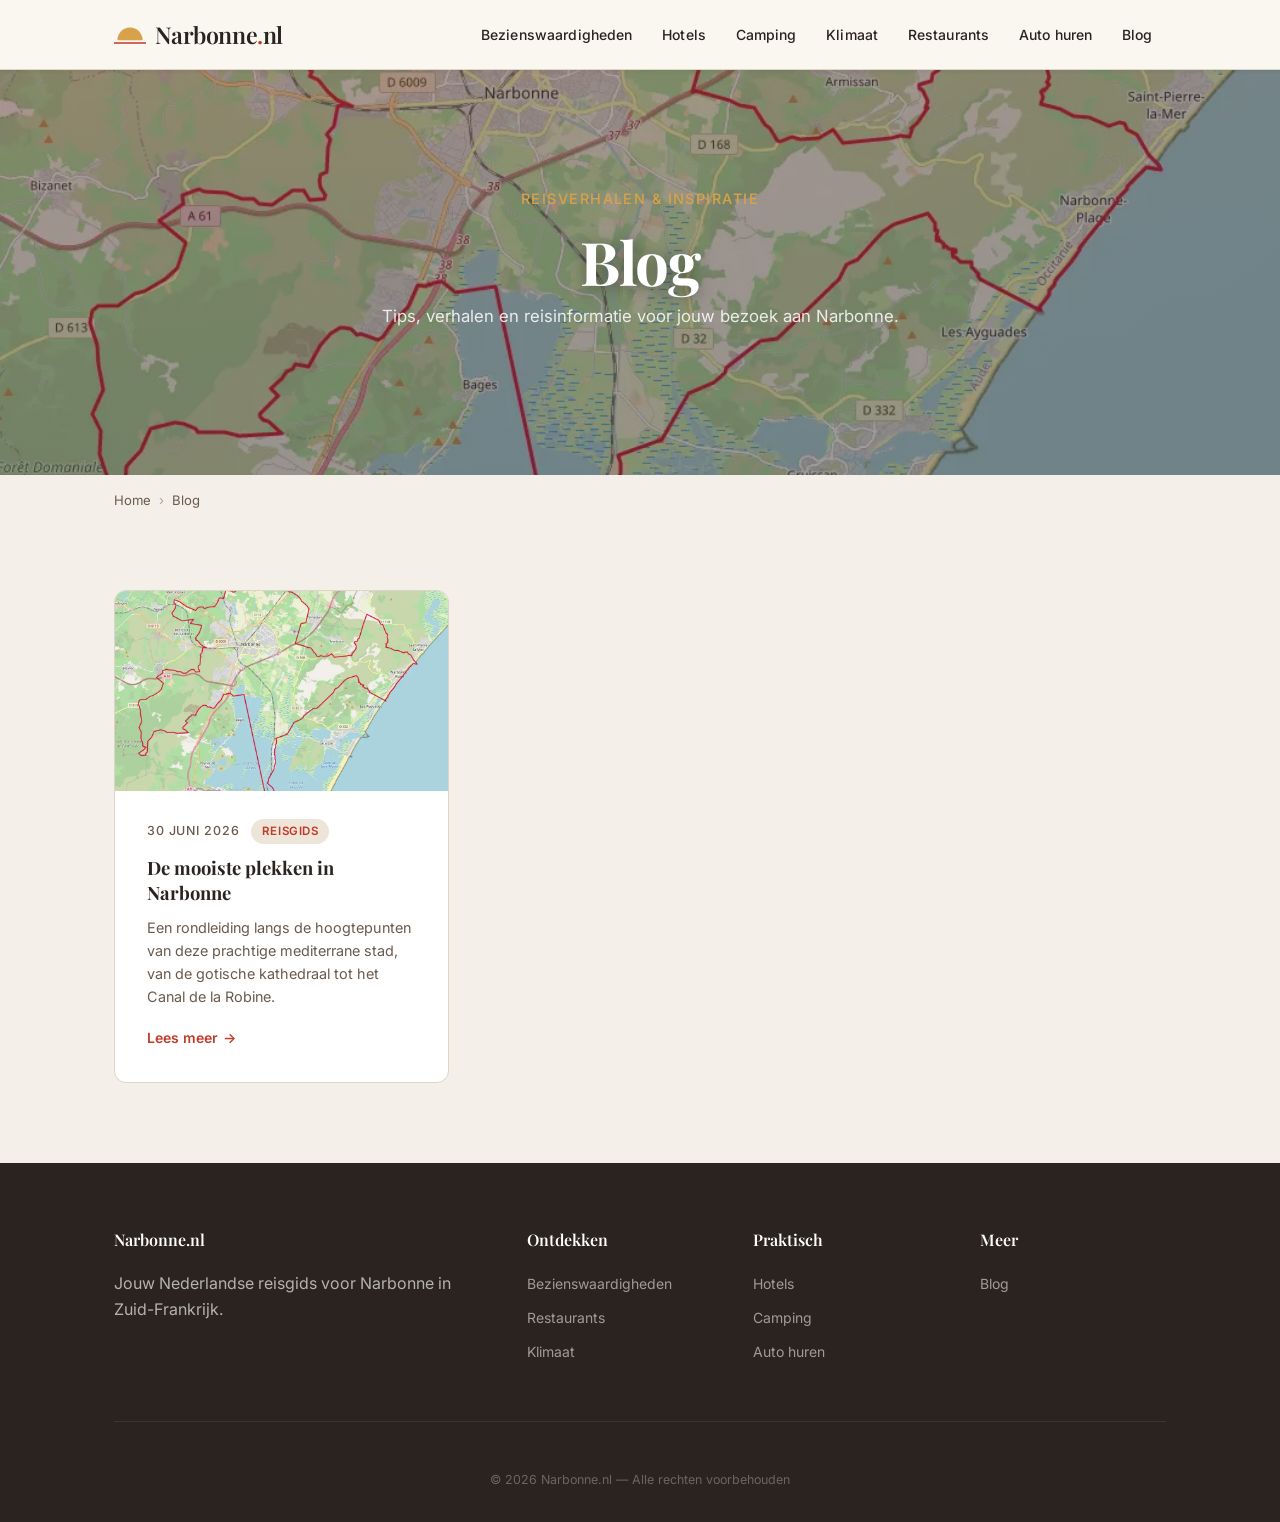
==== commit 2221d087: "SEO: afbeeldingen hernoemd naar paginatitels, eigen foto per pagina" ====
--- a/blog/index.html
+++ b/blog/index.html
@@ -36,7 +36,7 @@
 
   <div class="page-hero page-hero--img">
     <div class="page-hero-bg">
-      <img src="../img/Canal_de_Narbonne.jpg" alt="Canal de la Robine Narbonne" />
+      <img src="../img/blog-narbonne.webp" alt="Canal de la Robine Narbonne" />
     </div>
     <div class="page-hero-content">
       <p class="page-hero-sub">Reisverhalen &amp; inspiratie</p>
@@ -54,7 +54,7 @@
       <div class="blog-grid">
         <article class="blog-card">
           <div class="blog-card-img">
-            <img src="../img/Canal_de_Narbonne.jpg" alt="Canal de la Robine, Narbonne" />
+            <img src="../img/blog-narbonne.webp" alt="Canal de la Robine, Narbonne" />
           </div>
           <div class="blog-card-body">
             <div class="blog-meta">
--- a/css/style.css
+++ b/css/style.css
@@ -622,6 +622,7 @@
   height: 100%;
   object-fit: cover;
   object-position: center;
+  opacity: .55;
   z-index: -1;
 }
 
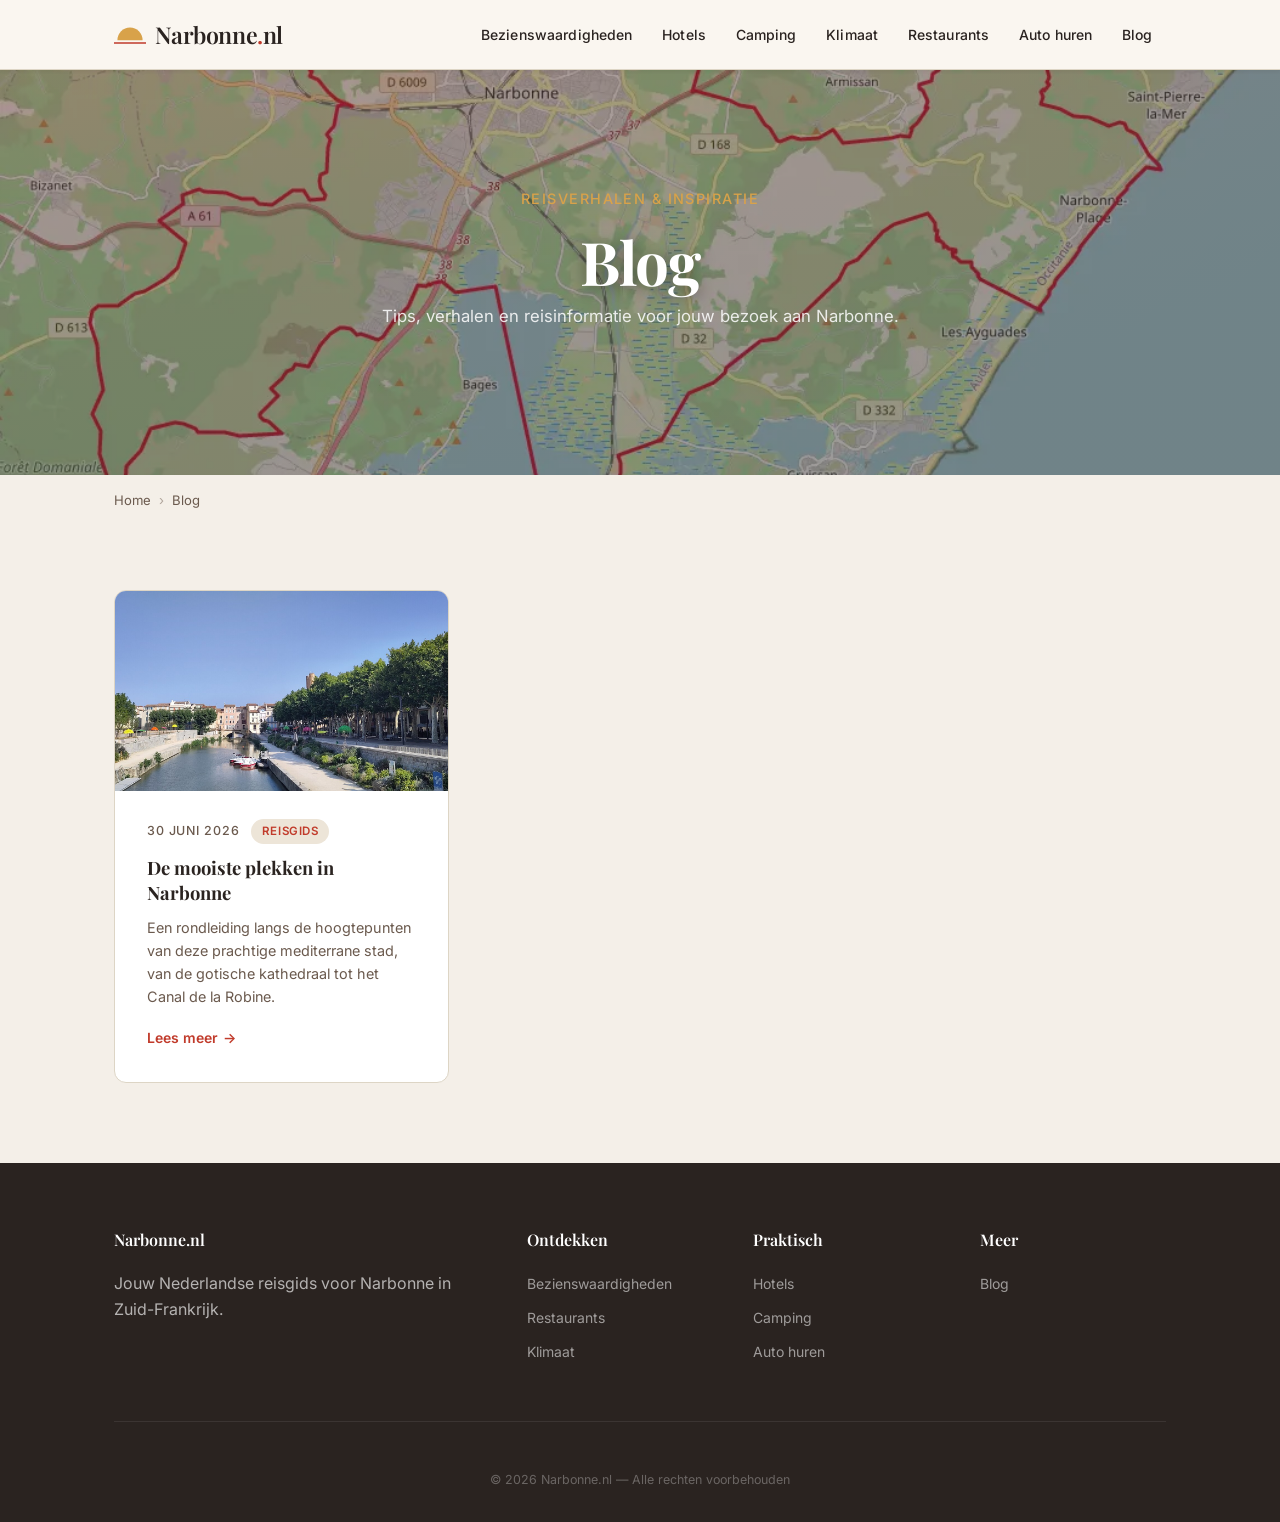
==== commit f627d209: "Blog kaart: canal-foto matcht nu de hero van het artikel" ====
--- a/blog/index.html
+++ b/blog/index.html
@@ -54,7 +54,7 @@
       <div class="blog-grid">
         <article class="blog-card">
           <div class="blog-card-img">
-            <img src="../img/blog-narbonne.webp" alt="Canal de la Robine, Narbonne" />
+            <img src="../img/canal-de-la-robine-narbonne.jpg" alt="De mooiste plekken in Narbonne" />
           </div>
           <div class="blog-card-body">
             <div class="blog-meta">
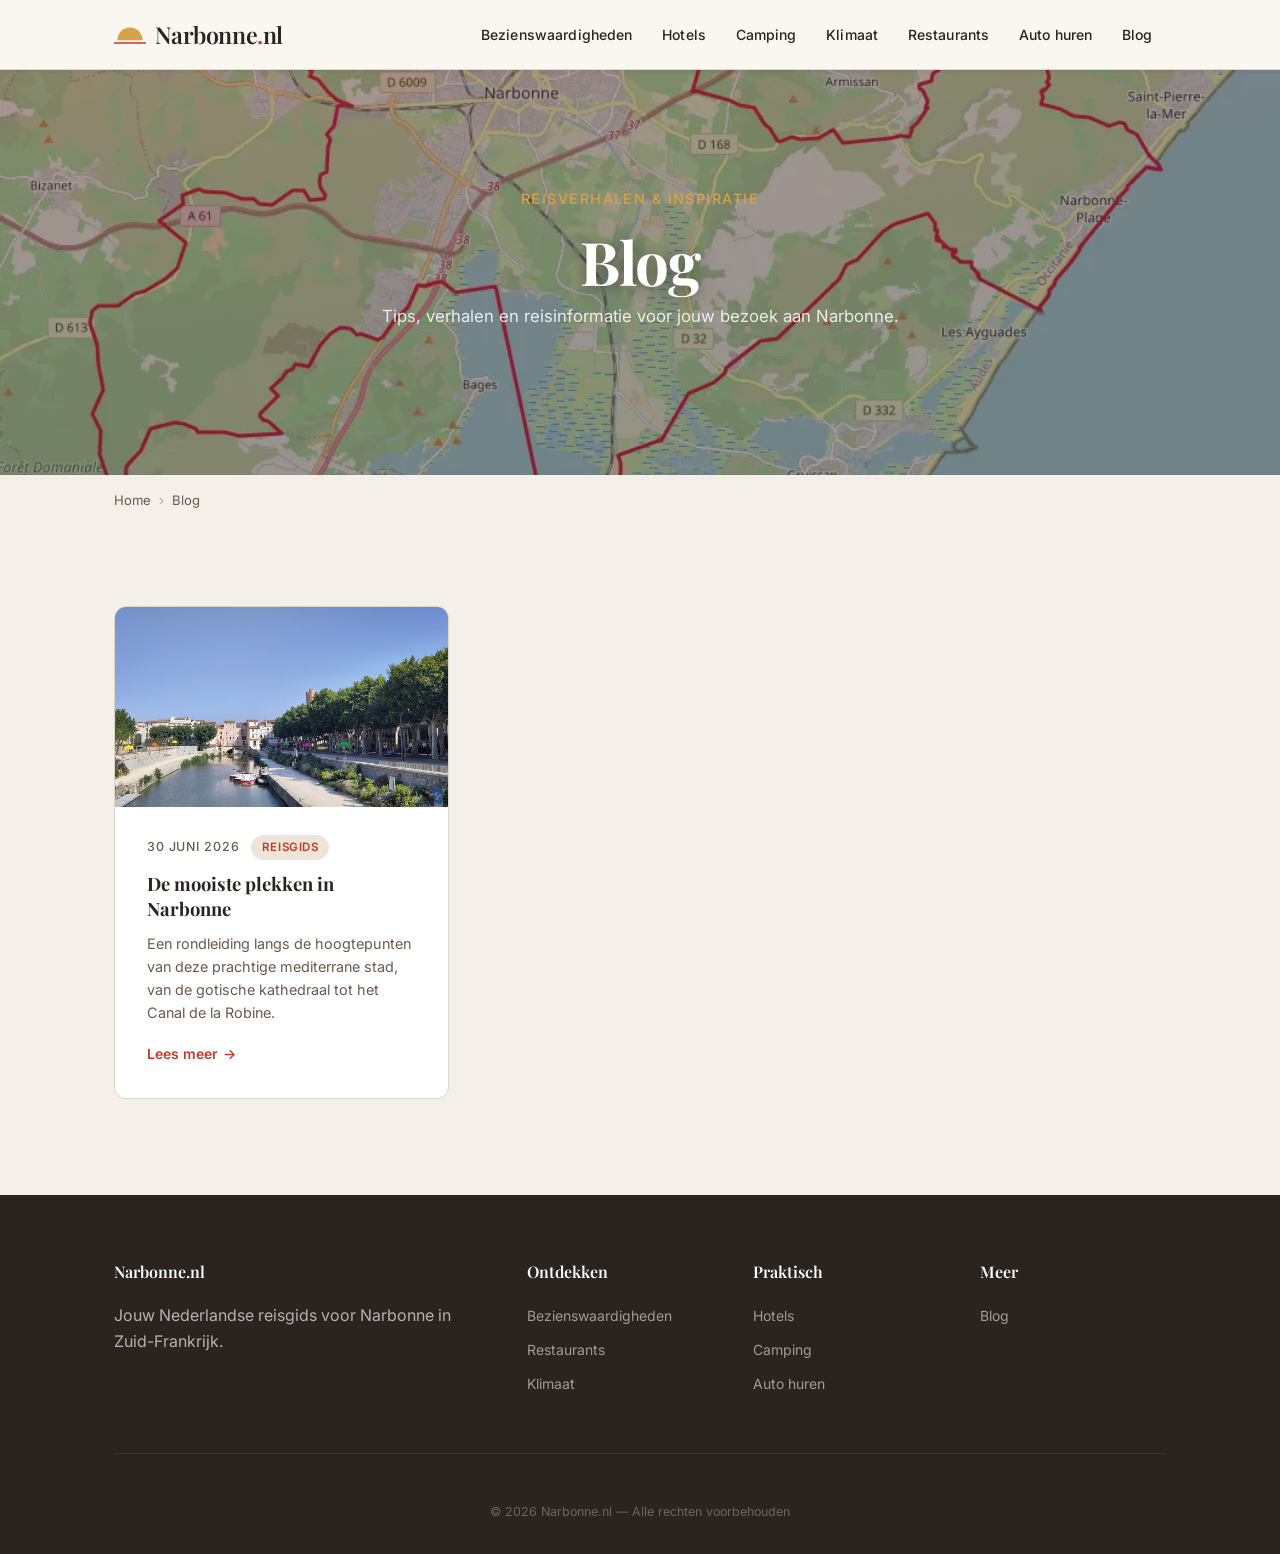
==== commit e3711ae5: "SEO-optimalisatie: sitemap, robots.txt, Open Graph en JSON-LD - sitemap.xml met alle pagina's en pri" ====
--- a/blog/index.html
+++ b/blog/index.html
@@ -9,6 +9,31 @@
   <link rel="icon" type="image/png" sizes="32x32" href="../img/narbonne_favicon-32.png" />
   <link rel="apple-touch-icon" sizes="180x180" href="../img/narbonne_favicon-180.png" />
   <link rel="stylesheet" href="../css/style.css" />
+  <!-- Open Graph -->
+  <meta property="og:type" content="website" />
+  <meta property="og:locale" content="nl_NL" />
+  <meta property="og:site_name" content="Narbonne.nl" />
+  <meta property="og:url" content="https://www.narbonne.nl/blog/" />
+  <meta property="og:title" content="Blog over Narbonne - Reisverhalen & Tips | Narbonne.nl" />
+  <meta property="og:description" content="Lees onze blogposts over Narbonne: reisverhalen, tips, bezienswaardigheden en meer. Alles wat je moet weten voor een geslaagde vakantie in Narbonne." />
+  <meta property="og:image" content="https://www.narbonne.nl/img/blog-narbonne.webp" />
+  <meta property="og:image:alt" content="Blog Narbonne" />
+  <!-- Twitter / X -->
+  <meta name="twitter:card" content="summary_large_image" />
+  <meta name="twitter:title" content="Blog over Narbonne - Reisverhalen & Tips | Narbonne.nl" />
+  <meta name="twitter:description" content="Lees onze blogposts over Narbonne: reisverhalen, tips, bezienswaardigheden en meer. Alles wat je moet weten voor een geslaagde vakantie in Narbonne." />
+  <meta name="twitter:image" content="https://www.narbonne.nl/img/blog-narbonne.webp" />
+  <!-- JSON-LD -->
+  <script type="application/ld+json">
+  {
+    "@context": "https://schema.org",
+    "@type": "BreadcrumbList",
+    "itemListElement": [
+      { "@type": "ListItem", "position": 1, "name": "Home", "item": "https://www.narbonne.nl/" },
+      { "@type": "ListItem", "position": 2, "name": "Blog", "item": "https://www.narbonne.nl/blog/" }
+    ]
+  }
+  </script>
 </head>
 <body>
 
--- a/css/style.css
+++ b/css/style.css
@@ -317,7 +317,7 @@
 
 /* === Sections === */
 main section {
-  padding: 4rem 0;
+  padding: 5rem 0;
 }
 
 main section + section {
@@ -331,7 +331,7 @@
   letter-spacing: .12em;
   text-transform: uppercase;
   color: var(--clr-primary);
-  margin-bottom: .75rem;
+  margin-bottom: 1rem;
 }
 
 section > h2,
@@ -339,7 +339,7 @@
   font-family: var(--font-display);
   font-size: clamp(1.75rem, 3.5vw, 2.5rem);
   color: var(--clr-dark);
-  margin-bottom: .5rem;
+  margin-bottom: 1.25rem;
   line-height: 1.2;
 }
 
@@ -347,7 +347,7 @@
   color: var(--clr-muted);
   font-size: 1.05rem;
   max-width: 560px;
-  margin-bottom: 2.5rem;
+  margin-bottom: 3rem;
   line-height: 1.7;
 }
 
@@ -362,7 +362,7 @@
 .card-grid {
   display: grid;
   grid-template-columns: repeat(auto-fill, minmax(300px, 1fr));
-  gap: 1.5rem;
+  gap: 2rem;
 }
 
 .card {
@@ -383,7 +383,7 @@
 }
 
 .card-img {
-  height: 180px;
+  height: 200px;
   overflow: hidden;
   background: var(--clr-sand);
   position: relative;
@@ -413,19 +413,20 @@
 .card-img.placeholder-restaurants  { background: linear-gradient(135deg, #c0392b22, #4a7c5922); }
 .card-img.placeholder-auto         { background: linear-gradient(135deg, #2d1b1022, #e8a83822); }
 
-.card-body { padding: 1.4rem 1.5rem 1.75rem; }
+.card-body { padding: 1.75rem 1.75rem 2rem; }
 
 .card-body h3 {
   font-family: var(--font-display);
   font-size: 1.2rem;
   color: var(--clr-dark);
-  margin-bottom: .5rem;
+  margin-bottom: .75rem;
 }
 
 .card-body p {
   font-size: .9rem;
   color: var(--clr-muted);
-  line-height: 1.6;
+  line-height: 1.65;
+  margin-bottom: .5rem;
 }
 
 .card-link {
@@ -440,6 +441,92 @@
 
 .card-link::after { content: '→'; transition: transform var(--transition); }
 .card:hover .card-link::after { transform: translateX(4px); }
+
+/* === Season cards (klimaat) === */
+.season-grid {
+  display: grid;
+  grid-template-columns: repeat(auto-fill, minmax(260px, 1fr));
+  gap: 1.5rem;
+  margin-top: 2rem;
+}
+
+.season-card {
+  background: var(--clr-white);
+  border: 1px solid var(--clr-border);
+  border-radius: var(--radius);
+  border-top: 4px solid var(--clr-gold);
+  padding: 2rem 2rem 2.25rem;
+  display: flex;
+  align-items: flex-start;
+  gap: 1.25rem;
+  transition: box-shadow var(--transition), transform var(--transition);
+}
+
+.season-card:hover {
+  box-shadow: var(--shadow-lg);
+  transform: translateY(-4px);
+}
+
+.season-zomer { border-top-color: #D8A24A; }
+.season-herfst { border-top-color: #C13B2B; }
+.season-winter { border-top-color: #5b8db8; }
+.season-lente  { border-top-color: #4a7c59; }
+
+.season-icon {
+  font-size: 2.5rem;
+  line-height: 1;
+  flex-shrink: 0;
+  width: 3.25rem;
+  height: 3.25rem;
+  display: flex;
+  align-items: center;
+  justify-content: center;
+  background: var(--clr-warm-white);
+  border-radius: var(--radius-sm);
+}
+
+.season-body { flex: 1; }
+
+.season-period {
+  font-size: .72rem;
+  font-weight: 600;
+  letter-spacing: .1em;
+  text-transform: uppercase;
+  color: var(--clr-muted);
+  margin-bottom: .4rem;
+}
+
+.season-card h3 {
+  font-family: var(--font-display);
+  font-size: 1.2rem;
+  color: var(--clr-dark);
+  margin-bottom: .6rem;
+  line-height: 1.2;
+}
+
+.season-card p {
+  font-size: .9rem;
+  color: var(--clr-muted);
+  line-height: 1.65;
+  margin-bottom: 1rem;
+}
+
+.season-tag {
+  display: inline-block;
+  font-size: .72rem;
+  font-weight: 600;
+  letter-spacing: .06em;
+  text-transform: uppercase;
+  padding: .25rem .75rem;
+  border-radius: 999px;
+  background: var(--clr-sand);
+  color: var(--clr-primary);
+}
+
+.season-zomer .season-tag { background: #fdf4e0; color: #9a6e1a; }
+.season-herfst .season-tag { background: #fdecea; color: var(--clr-primary); }
+.season-winter .season-tag { background: #e8f0f7; color: #2e5e8a; }
+.season-lente  .season-tag { background: #edf5ef; color: #2e6641; }
 
 /* === Facts strip === */
 .facts-strip {
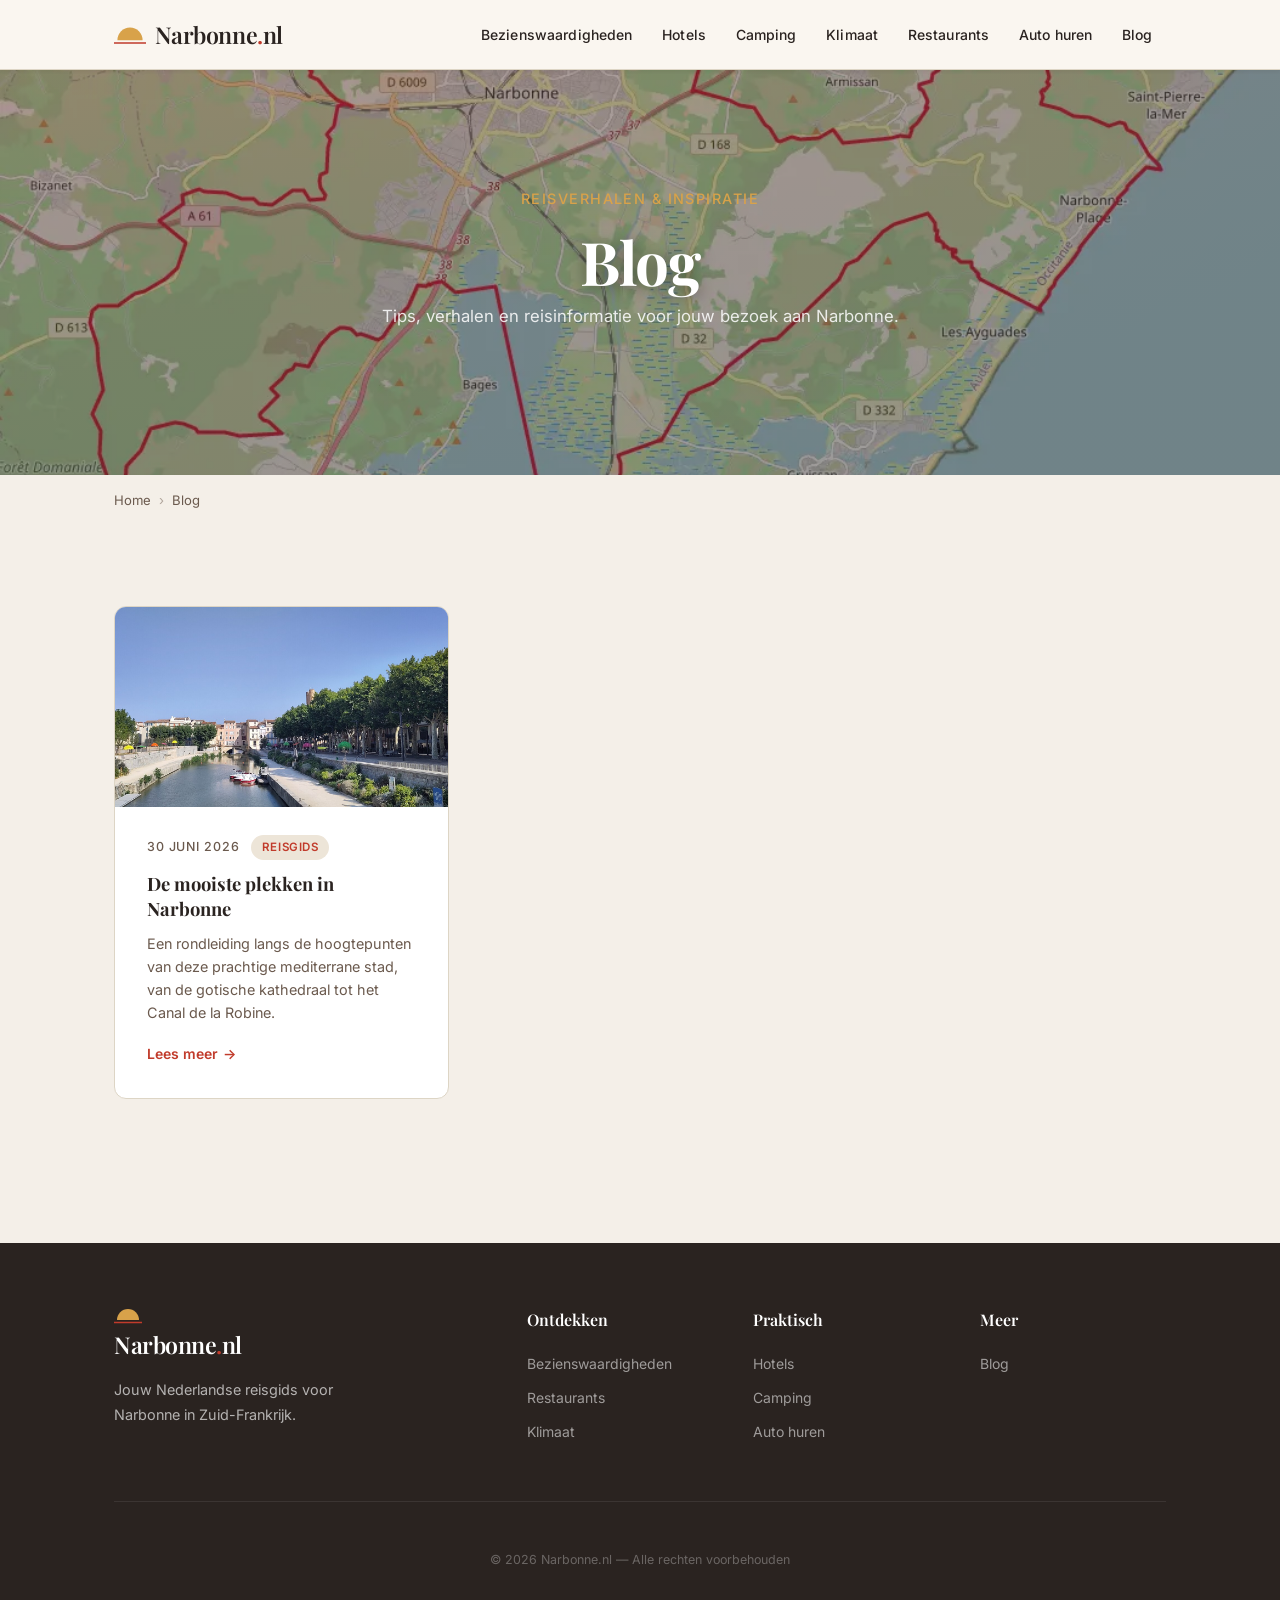
==== commit 0cc72877: "Voeg logo toe aan footer op alle pagina's De homepage-footer had al het icoon+wordmark logo, maar ov" ====
--- a/blog/index.html
+++ b/blog/index.html
@@ -98,7 +98,16 @@
   <footer class="site-footer">
     <div class="container">
       <div class="footer-grid">
-        <div><h4>Narbonne.nl</h4><p>Jouw Nederlandse reisgids voor Narbonne in Zuid-Frankrijk.</p></div>
+        <div class="footer-brand">
+          <a href="../index.html" class="logo">
+            <svg class="logo-icon" width="28" height="17" viewBox="0 0 56 34" xmlns="http://www.w3.org/2000/svg" aria-hidden="true">
+              <path d="M6 26 A22 22 0 0 1 50 26" fill="#D8A24A"/>
+              <line x1="0" y1="31" x2="56" y2="31" stroke="#C13B2B" stroke-width="3" stroke-linecap="round"/>
+            </svg>
+            <span class="logo-text">Narbonne<span class="logo-dot">.</span>nl</span>
+          </a>
+          <p>Jouw Nederlandse reisgids voor Narbonne in Zuid-Frankrijk.</p>
+        </div>
         <div><h4>Ontdekken</h4><ul><li><a href="../bezienswaardigheden.html">Bezienswaardigheden</a></li><li><a href="../restaurants.html">Restaurants</a></li><li><a href="../klimaat.html">Klimaat</a></li></ul></div>
         <div><h4>Praktisch</h4><ul><li><a href="../hotels.html">Hotels</a></li><li><a href="../camping.html">Camping</a></li><li><a href="../auto-huren.html">Auto huren</a></li></ul></div>
         <div><h4>Meer</h4><ul><li><a href="../blog/">Blog</a></li></ul></div>
--- a/css/style.css
+++ b/css/style.css
@@ -324,6 +324,10 @@
   border-top: 1px solid var(--clr-border);
 }
 
+.hero + main > .container:first-child {
+  padding-top: 6.5rem;
+}
+
 .section-label {
   display: inline-block;
   font-size: .75rem;
@@ -533,7 +537,11 @@
   background: var(--clr-dark);
   color: var(--clr-white);
   padding: 3.5rem 0;
-  margin: 0;
+  margin: 3rem 0;
+  border-top: none;
+}
+
+.facts-strip + section {
   border-top: none;
 }
 
@@ -771,6 +779,93 @@
 .breadcrumb a:hover { color: var(--clr-primary); text-decoration: none; }
 .breadcrumb span { opacity: .5; }
 
+/* === Inhoudsopgave (TOC) === */
+.toc {
+  max-width: 760px;
+  background: var(--clr-sand);
+  border: 1px solid var(--clr-border);
+  border-radius: var(--radius);
+  padding: 1.25rem 1.5rem 1.4rem;
+  margin: 0 0 2.2rem;
+}
+
+.toc-title {
+  font-family: var(--font-display);
+  font-size: 1rem;
+  font-weight: 600;
+  color: var(--clr-dark);
+  display: flex;
+  align-items: center;
+  gap: .5rem;
+  margin-bottom: .8rem;
+}
+
+.toc-title::before {
+  content: '\2630';
+  color: var(--clr-primary);
+  font-size: .85rem;
+}
+
+.toc ol {
+  list-style: none;
+  counter-reset: toc-counter;
+  display: grid;
+  gap: .5rem;
+}
+
+.toc ol > li { counter-increment: toc-counter; }
+
+.toc ol > li > a {
+  display: flex;
+  align-items: center;
+  gap: .65rem;
+  color: var(--clr-text);
+  font-size: .96rem;
+  font-weight: 500;
+  transition: color var(--transition);
+}
+
+.toc ol > li > a::before {
+  content: counter(toc-counter);
+  flex: none;
+  width: 1.5rem;
+  height: 1.5rem;
+  display: inline-flex;
+  align-items: center;
+  justify-content: center;
+  background: var(--clr-white);
+  border: 1px solid var(--clr-border);
+  border-radius: 50%;
+  font-size: .78rem;
+  color: var(--clr-primary);
+}
+
+.toc ol > li > a:hover { color: var(--clr-primary); }
+
+.toc ol > li > ul {
+  list-style: none;
+  margin: .5rem 0 0 2.15rem;
+  display: grid;
+  gap: .35rem;
+}
+
+.toc ol > li > ul a {
+  position: relative;
+  padding-left: 1rem;
+  color: var(--clr-muted);
+  font-size: .87rem;
+  transition: color var(--transition);
+}
+
+.toc ol > li > ul a::before {
+  content: '\2013';
+  position: absolute;
+  left: 0;
+  color: var(--clr-primary);
+}
+
+.toc ol > li > ul a:hover { color: var(--clr-primary); }
+
 /* === Content prose === */
 .prose { max-width: 760px; }
 
@@ -856,7 +951,7 @@
   background: var(--clr-dark);
   color: rgba(255,255,255,.65);
   padding: 4rem 1.5rem 2rem;
-  margin-top: 0;
+  margin-top: 3rem;
 }
 
 .footer-grid {
